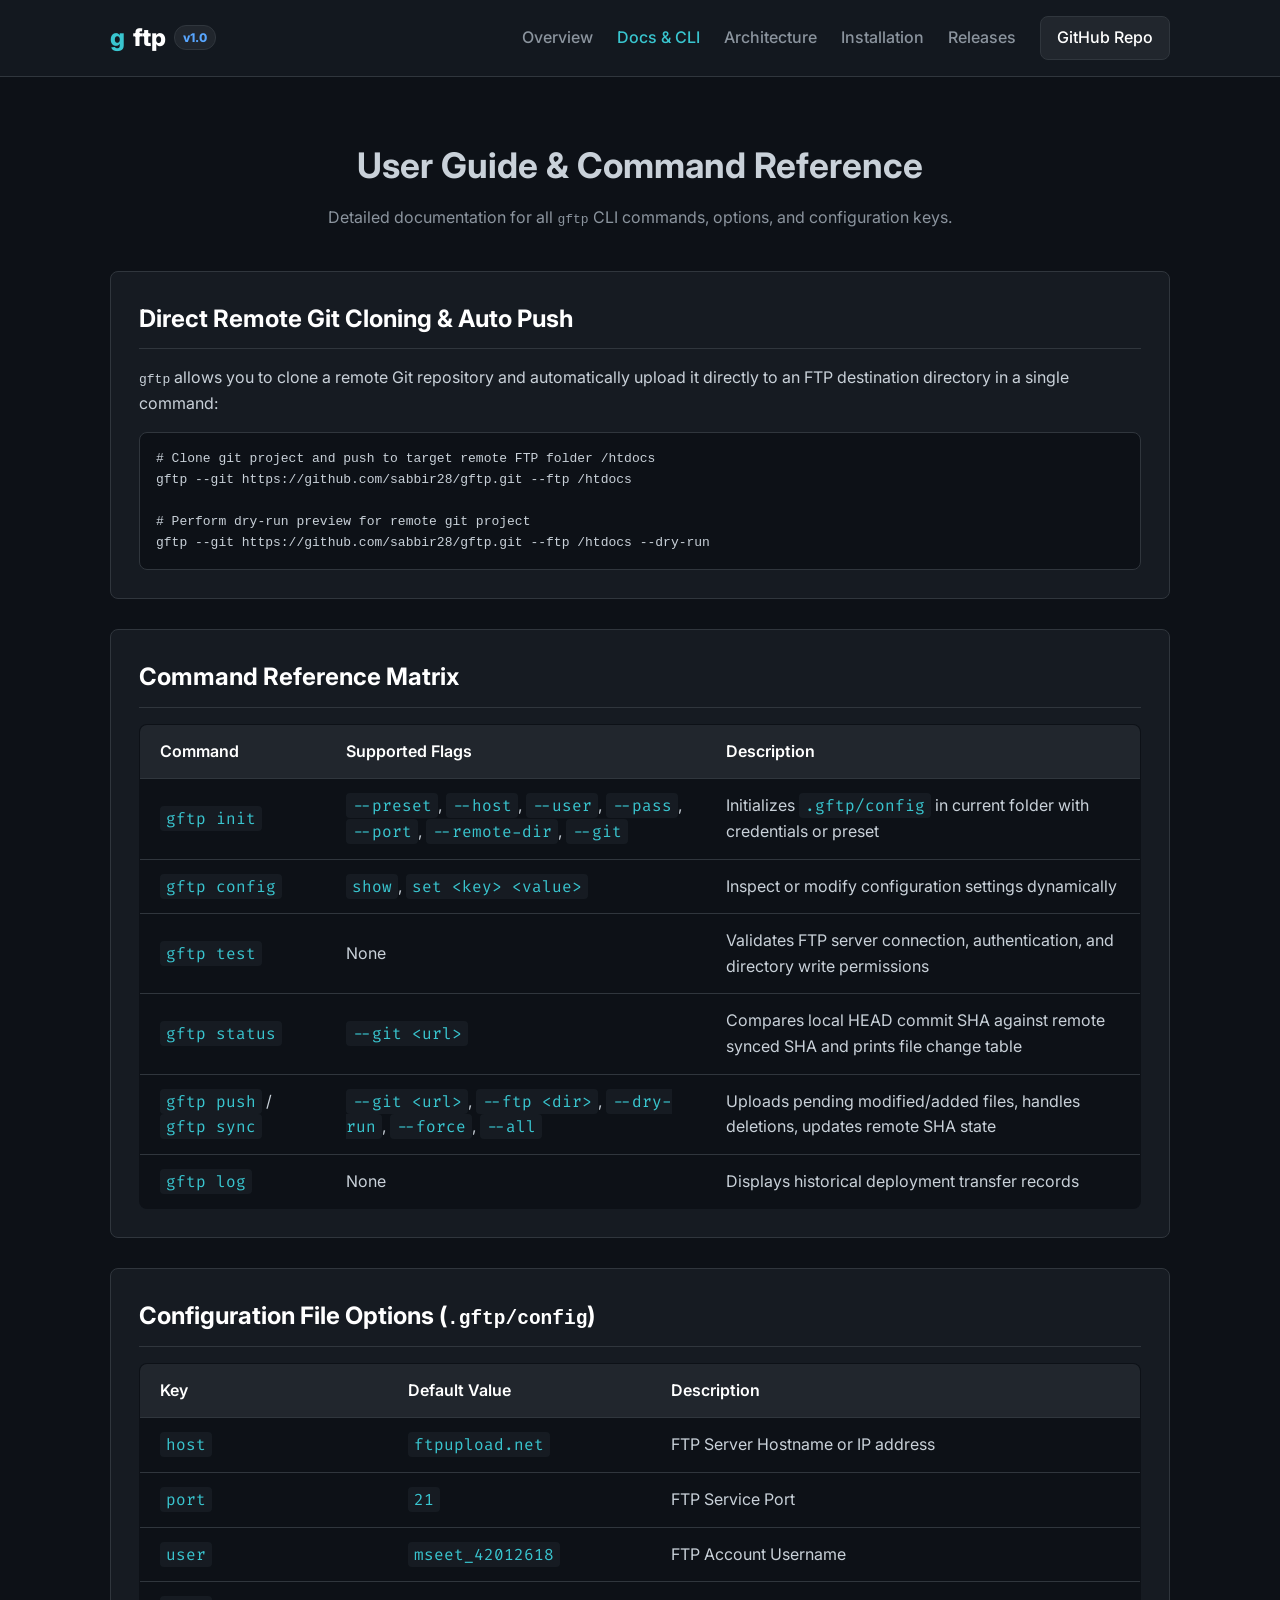
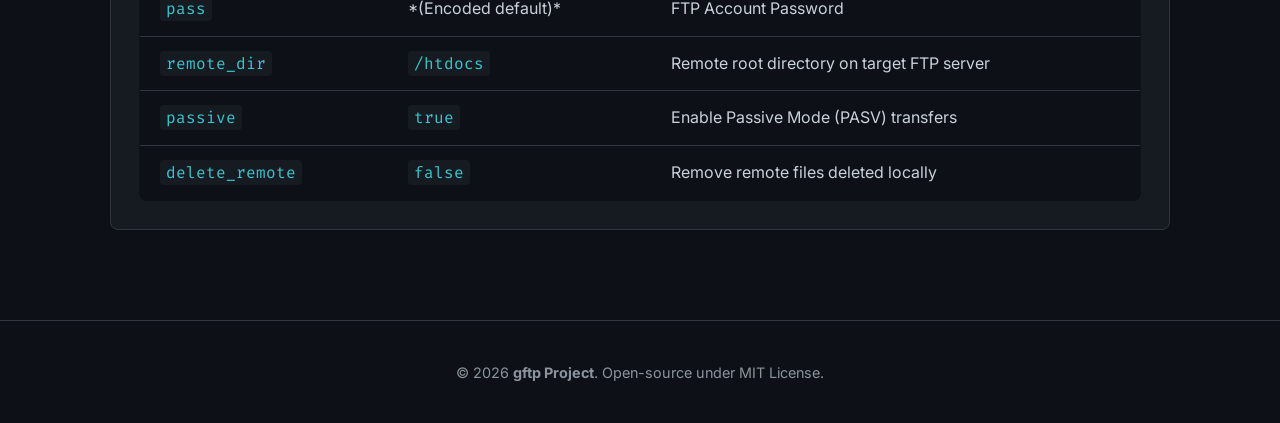
==== docs/docs.html @ 2b5305d5 "Add gftp --git <url> direct clone/sync feature & SVG vector icon multi-page docs" ====
<!DOCTYPE html>
<html lang="en">

<head>
    <meta charset="UTF-8">
    <meta name="viewport" content="width=device-width, initial-scale=1.0">
    <title>gftp - User Guide & CLI Reference</title>
    <link rel="preconnect" href="https://fonts.googleapis.com">
    <link rel="preconnect" href="https://fonts.gstatic.com" crossorigin>
    <link
        href="https://fonts.googleapis.com/css2?family=Fira+Code:wght@400;600&family=Inter:wght@300;400;600;700;800&display=swap"
        rel="stylesheet">
    <link rel="stylesheet" href="style.css">
</head>

<body>

    <header class="navbar">
        <div class="container nav-container">
            <a href="index.html" class="brand"><span class="brand-accent">g</span>ftp <span
                    class="badge">v1.0</span></a>
            <nav class="nav-links">
                <a href="index.html">Overview</a>
                <a href="docs.html" class="active">Docs & CLI</a>
                <a href="architecture.html">Architecture</a>
                <a href="install.html">Installation</a>
                <a href="releases.html">Releases</a>
                <a href="https://github.com/sabbir28/gftp" target="_blank" class="github-btn">GitHub Repo</a>
            </nav>
        </div>
    </header>

    <section class="section">
        <div class="container">
            <h1 class="section-title">User Guide & Command Reference</h1>
            <p class="section-subtitle">Detailed documentation for all <code>gftp</code> CLI commands, options, and
                configuration keys.</p>

            <div class="doc-card">
                <h2>Direct Remote Git Cloning & Auto Push</h2>
                <p><code>gftp</code> allows you to clone a remote Git repository and automatically upload it directly to
                    an FTP destination directory in a single command:</p>
                <div class="code-block">
                    <pre><code># Clone git project and push to target remote FTP folder /htdocs
gftp --git https://github.com/sabbir28/gftp.git --ftp /htdocs

# Perform dry-run preview for remote git project
gftp --git https://github.com/sabbir28/gftp.git --ftp /htdocs --dry-run</code></pre>
                </div>
            </div>

            <div class="doc-card">
                <h2>Command Reference Matrix</h2>
                <table class="cmd-table">
                    <thead>
                        <tr>
                            <th>Command</th>
                            <th>Supported Flags</th>
                            <th>Description</th>
                        </tr>
                    </thead>
                    <tbody>
                        <tr>
                            <td><code>gftp init</code></td>
                            <td><code>--preset</code>, <code>--host</code>, <code>--user</code>, <code>--pass</code>,
                                <code>--port</code>, <code>--remote-dir</code>, <code>--git</code></td>
                            <td>Initializes <code>.gftp/config</code> in current folder with credentials or preset</td>
                        </tr>
                        <tr>
                            <td><code>gftp config</code></td>
                            <td><code>show</code>, <code>set &lt;key&gt; &lt;value&gt;</code></td>
                            <td>Inspect or modify configuration settings dynamically</td>
                        </tr>
                        <tr>
                            <td><code>gftp test</code></td>
                            <td>None</td>
                            <td>Validates FTP server connection, authentication, and directory write permissions</td>
                        </tr>
                        <tr>
                            <td><code>gftp status</code></td>
                            <td><code>--git &lt;url&gt;</code></td>
                            <td>Compares local HEAD commit SHA against remote synced SHA and prints file change table
                            </td>
                        </tr>
                        <tr>
                            <td><code>gftp push</code> / <code>gftp sync</code></td>
                            <td><code>--git &lt;url&gt;</code>, <code>--ftp &lt;dir&gt;</code>, <code>--dry-run</code>,
                                <code>--force</code>, <code>--all</code></td>
                            <td>Uploads pending modified/added files, handles deletions, updates remote SHA state</td>
                        </tr>
                        <tr>
                            <td><code>gftp log</code></td>
                            <td>None</td>
                            <td>Displays historical deployment transfer records</td>
                        </tr>
                    </tbody>
                </table>
            </div>

            <div class="doc-card">
                <h2>Configuration File Options (<code>.gftp/config</code>)</h2>
                <table class="cmd-table">
                    <thead>
                        <tr>
                            <th>Key</th>
                            <th>Default Value</th>
                            <th>Description</th>
                        </tr>
                    </thead>
                    <tbody>
                        <tr>
                            <td><code>host</code></td>
                            <td><code>ftpupload.net</code></td>
                            <td>FTP Server Hostname or IP address</td>
                        </tr>
                        <tr>
                            <td><code>port</code></td>
                            <td><code>21</code></td>
                            <td>FTP Service Port</td>
                        </tr>
                        <tr>
                            <td><code>user</code></td>
                            <td><code>mseet_42012618</code></td>
                            <td>FTP Account Username</td>
                        </tr>
                        <tr>
                            <td><code>pass</code></td>
                            <td>*(Encoded default)*</td>
                            <td>FTP Account Password</td>
                        </tr>
                        <tr>
                            <td><code>remote_dir</code></td>
                            <td><code>/htdocs</code></td>
                            <td>Remote root directory on target FTP server</td>
                        </tr>
                        <tr>
                            <td><code>passive</code></td>
                            <td><code>true</code></td>
                            <td>Enable Passive Mode (PASV) transfers</td>
                        </tr>
                        <tr>
                            <td><code>delete_remote</code></td>
                            <td><code>false</code></td>
                            <td>Remove remote files deleted locally</td>
                        </tr>
                    </tbody>
                </table>
            </div>
        </div>
    </section>

    <footer class="footer">
        <div class="container footer-content">
            <p>&copy; 2026 <strong>gftp Project</strong>. Open-source under MIT License.</p>
        </div>
    </footer>
</body>

</html>
---- docs/style.css ----
:root {
    --bg-primary: #0d1117;
    --bg-secondary: #161b22;
    --bg-tertiary: #21262d;
    --text-main: #c9d1d9;
    --text-muted: #8b949e;
    --accent-blue: #58a6ff;
    --accent-cyan: #39c5cf;
    --accent-green: #3fb950;
    --accent-purple: #bc8cff;
    --accent-yellow: #d29922;
    --border: #30363d;
    --font-sans: 'Inter', -apple-system, BlinkMacSystemFont, sans-serif;
    --font-mono: 'Fira Code', monospace;
    --radius: 8px;
}

* {
    box-sizing: border-box;
    margin: 0;
    padding: 0;
}

body {
    background-color: var(--bg-primary);
    color: var(--text-main);
    font-family: var(--font-sans);
    line-height: 1.6;
    overflow-x: hidden;
}

.container {
    max-width: 1100px;
    margin: 0 auto;
    padding: 0 20px;
}

/* Navbar */
.navbar {
    background-color: rgba(22, 27, 34, 0.85);
    backdrop-filter: blur(12px);
    border-bottom: 1px solid var(--border);
    position: sticky;
    top: 0;
    z-index: 100;
    padding: 16px 0;
}

.nav-container {
    display: flex;
    justify-content: space-between;
    align-items: center;
}

.brand {
    font-size: 1.5rem;
    font-weight: 800;
    color: #fff;
    text-decoration: none;
    display: flex;
    align-items: center;
    gap: 8px;
}

.brand-accent {
    color: var(--accent-cyan);
}

.badge {
    font-size: 0.75rem;
    background-color: var(--bg-tertiary);
    color: var(--accent-blue);
    padding: 2px 8px;
    border-radius: 12px;
    border: 1px solid var(--border);
}

.nav-links {
    display: flex;
    align-items: center;
    gap: 24px;
}

.nav-links a {
    color: var(--text-muted);
    text-decoration: none;
    font-weight: 500;
    transition: color 0.2s;
}

.nav-links a:hover,
.nav-links a.active {
    color: var(--accent-cyan);
}

.github-btn {
    display: flex;
    align-items: center;
    gap: 8px;
    background-color: var(--bg-tertiary);
    color: #fff !important;
    padding: 8px 16px;
    border-radius: var(--radius);
    border: 1px solid var(--border);
    transition: all 0.2s;
}

.github-btn:hover {
    background-color: #30363d;
    border-color: #8b949e;
}

/* Hero Section */
.hero {
    padding: 70px 0 50px;
    text-align: center;
}

.hero-title {
    font-size: 3rem;
    font-weight: 800;
    line-height: 1.2;
    margin-bottom: 20px;
}

.gradient-text {
    background: linear-gradient(135deg, var(--accent-cyan), var(--accent-purple));
    -webkit-background-clip: text;
    -webkit-text-fill-color: transparent;
}

.hero-subtitle {
    font-size: 1.2rem;
    color: var(--text-muted);
    max-width: 750px;
    margin: 0 auto 24px;
}

.hero-code-banner {
    display: inline-block;
    background: var(--bg-tertiary);
    border: 1px solid var(--border);
    padding: 12px 24px;
    border-radius: var(--radius);
    margin-bottom: 28px;
    font-family: var(--font-mono);
    color: var(--accent-cyan);
    font-size: 1rem;
}

.hero-actions {
    display: flex;
    justify-content: center;
    gap: 16px;
    margin-bottom: 40px;
}

.btn {
    padding: 12px 28px;
    font-size: 1rem;
    font-weight: 600;
    border-radius: var(--radius);
    text-decoration: none;
    transition: all 0.2s;
    display: inline-block;
}

.btn-primary {
    background-color: #238636;
    color: #fff;
}

.btn-primary:hover {
    background-color: #2ea043;
    box-shadow: 0 0 15px rgba(46, 160, 67, 0.4);
}

.btn-secondary {
    background-color: var(--bg-tertiary);
    color: var(--text-main);
    border: 1px solid var(--border);
}

.btn-secondary:hover {
    background-color: #30363d;
}

/* Terminal Showcase */
.terminal-window {
    max-width: 800px;
    margin: 0 auto;
    background-color: #0d1117;
    border-radius: 10px;
    border: 1px solid var(--border);
    box-shadow: 0 20px 40px rgba(0, 0, 0, 0.6);
    overflow: hidden;
    text-align: left;
}

.terminal-header {
    background-color: var(--bg-secondary);
    padding: 10px 16px;
    display: flex;
    align-items: center;
    gap: 8px;
    border-bottom: 1px solid var(--border);
}

.dot {
    width: 12px;
    height: 12px;
    border-radius: 50%;
}

.dot.red {
    background-color: #ff5f56;
}

.dot.yellow {
    background-color: #ffbd2e;
}

.dot.green {
    background-color: #27c93f;
}

.terminal-title {
    font-family: var(--font-mono);
    font-size: 0.85rem;
    color: var(--text-muted);
    margin-left: auto;
}

.terminal-body {
    padding: 20px;
    font-family: var(--font-mono);
    font-size: 0.9rem;
    color: #e6edf3;
    overflow-x: auto;
}

.cyan {
    color: var(--accent-cyan);
}

.blue {
    color: var(--accent-blue);
}

.green {
    color: var(--accent-green);
}

.yellow {
    color: var(--accent-yellow);
}

.gray {
    color: var(--text-muted);
}

.bold {
    font-weight: bold;
}

/* Features & Pages Grid */
.section {
    padding: 60px 0;
}

.bg-alt {
    background-color: var(--bg-secondary);
    border-top: 1px solid var(--border);
    border-bottom: 1px solid var(--border);
}

.section-title {
    font-size: 2.2rem;
    font-weight: 700;
    text-align: center;
    margin-bottom: 12px;
}

.section-subtitle {
    text-align: center;
    color: var(--text-muted);
    margin-bottom: 40px;
}

.features-grid,
.pages-grid {
    display: grid;
    grid-template-columns: repeat(auto-fit, minmax(300px, 1fr));
    gap: 24px;
}

.feature-card,
.page-card,
.doc-card {
    background-color: var(--bg-secondary);
    border: 1px solid var(--border);
    border-radius: var(--radius);
    padding: 28px;
    transition: transform 0.2s, border-color 0.2s;
    text-decoration: none;
    color: var(--text-main);
}

.page-card:hover,
.feature-card:hover {
    transform: translateY(-4px);
    border-color: var(--accent-cyan);
}

.feature-icon,
.page-card-icon {
    width: 44px;
    height: 44px;
    background-color: var(--bg-tertiary);
    border-radius: 8px;
    display: flex;
    align-items: center;
    justify-content: center;
    color: var(--accent-cyan);
    margin-bottom: 16px;
    border: 1px solid var(--border);
}

.feature-card h3,
.page-card h3 {
    font-size: 1.25rem;
    margin-bottom: 10px;
    color: #fff;
}

.feature-card p,
.page-card p {
    color: var(--text-muted);
    font-size: 0.95rem;
}

.doc-card {
    margin-bottom: 30px;
}

.doc-card h2 {
    margin-bottom: 16px;
    color: #fff;
    border-bottom: 1px solid var(--border);
    padding-bottom: 10px;
}

.code-block {
    position: relative;
    background-color: var(--bg-primary);
    border: 1px solid var(--border);
    border-radius: var(--radius);
    padding: 16px;
    margin-top: 16px;
    font-family: var(--font-mono);
}

/* Table */
.cmd-table {
    width: 100%;
    border-collapse: collapse;
    margin-top: 16px;
    background-color: var(--bg-primary);
    border-radius: var(--radius);
    overflow: hidden;
    border: 1px solid var(--border);
}

.cmd-table th,
.cmd-table td {
    padding: 14px 20px;
    text-align: left;
    border-bottom: 1px solid var(--border);
}

.cmd-table th {
    background-color: var(--bg-tertiary);
    color: #fff;
    font-weight: 600;
}

.cmd-table td code {
    font-family: var(--font-mono);
    color: var(--accent-cyan);
    background: var(--bg-secondary);
    padding: 2px 6px;
    border-radius: 4px;
}

/* Footer */
.footer {
    border-top: 1px solid var(--border);
    padding: 40px 0;
    text-align: center;
    color: var(--text-muted);
    font-size: 0.9rem;
}

.footer a {
    color: var(--accent-blue);
    text-decoration: none;
}
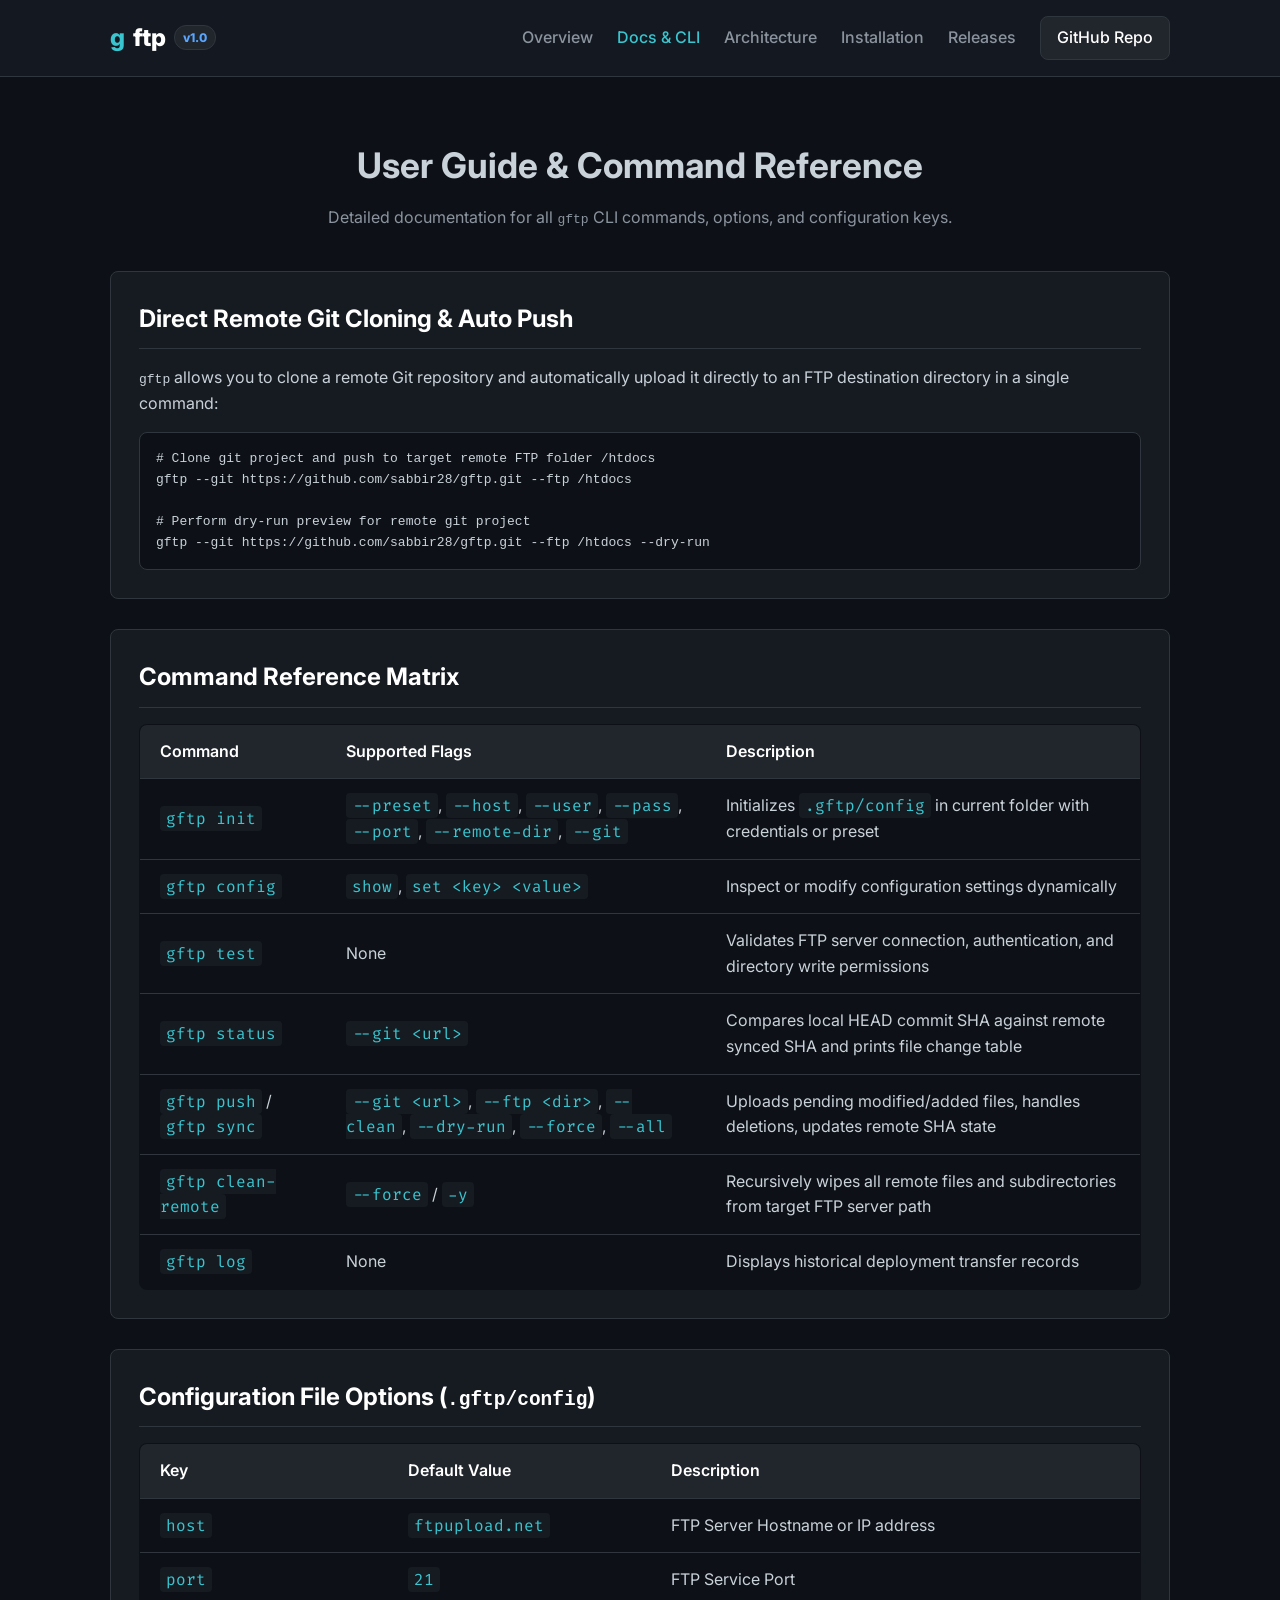
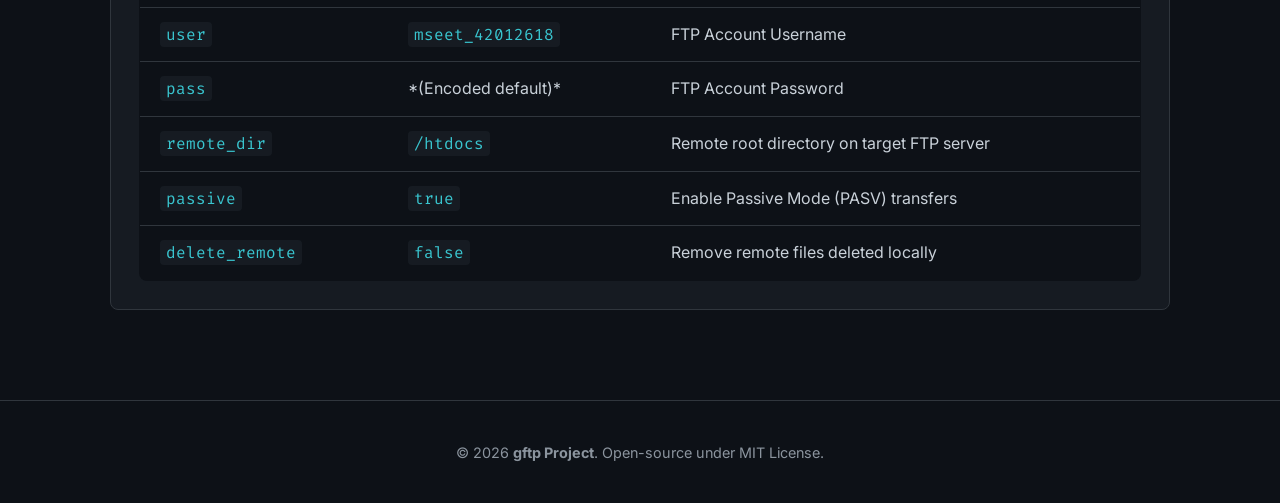
==== commit eb8b5de7: "Add gftp clean-remote feature & fix release.yml gh release create flags" ====
--- a/docs/docs.html
+++ b/docs/docs.html
@@ -63,7 +63,8 @@
                         <tr>
                             <td><code>gftp init</code></td>
                             <td><code>--preset</code>, <code>--host</code>, <code>--user</code>, <code>--pass</code>,
-                                <code>--port</code>, <code>--remote-dir</code>, <code>--git</code></td>
+                                <code>--port</code>, <code>--remote-dir</code>, <code>--git</code>
+                            </td>
                             <td>Initializes <code>.gftp/config</code> in current folder with credentials or preset</td>
                         </tr>
                         <tr>
@@ -84,9 +85,14 @@
                         </tr>
                         <tr>
                             <td><code>gftp push</code> / <code>gftp sync</code></td>
-                            <td><code>--git &lt;url&gt;</code>, <code>--ftp &lt;dir&gt;</code>, <code>--dry-run</code>,
-                                <code>--force</code>, <code>--all</code></td>
+                            <td><code>--git &lt;url&gt;</code>, <code>--ftp &lt;dir&gt;</code>, <code>--clean</code>,
+                                <code>--dry-run</code>, <code>--force</code>, <code>--all</code></td>
                             <td>Uploads pending modified/added files, handles deletions, updates remote SHA state</td>
+                        </tr>
+                        <tr>
+                            <td><code>gftp clean-remote</code></td>
+                            <td><code>--force</code> / <code>-y</code></td>
+                            <td>Recursively wipes all remote files and subdirectories from target FTP server path</td>
                         </tr>
                         <tr>
                             <td><code>gftp log</code></td>
--- a/docs/style.css
+++ b/docs/style.css
@@ -37,7 +37,7 @@
 
 /* Navbar */
 .navbar {
-    background-color: rgba(22, 27, 34, 0.85);
+    background-color: rgba(22, 27, 34, 0.95);
     backdrop-filter: blur(12px);
     border-bottom: 1px solid var(--border);
     position: sticky;
@@ -55,8 +55,8 @@
 .brand {
     font-size: 1.5rem;
     font-weight: 800;
-    color: #fff;
-    text-decoration: none;
+    color: #fff !important;
+    text-decoration: none !important;
     display: flex;
     align-items: center;
     gap: 8px;
@@ -83,14 +83,14 @@
 
 .nav-links a {
     color: var(--text-muted);
-    text-decoration: none;
+    text-decoration: none !important;
     font-weight: 500;
     transition: color 0.2s;
 }
 
 .nav-links a:hover,
 .nav-links a.active {
-    color: var(--accent-cyan);
+    color: var(--accent-cyan) !important;
 }
 
 .github-btn {
@@ -103,6 +103,7 @@
     border-radius: var(--radius);
     border: 1px solid var(--border);
     transition: all 0.2s;
+    text-decoration: none !important;
 }
 
 .github-btn:hover {
@@ -160,14 +161,14 @@
     font-size: 1rem;
     font-weight: 600;
     border-radius: var(--radius);
-    text-decoration: none;
+    text-decoration: none !important;
     transition: all 0.2s;
     display: inline-block;
 }
 
 .btn-primary {
     background-color: #238636;
-    color: #fff;
+    color: #fff !important;
 }
 
 .btn-primary:hover {
@@ -177,7 +178,7 @@
 
 .btn-secondary {
     background-color: var(--bg-tertiary);
-    color: var(--text-main);
+    color: var(--text-main) !important;
     border: 1px solid var(--border);
 }
 
@@ -295,19 +296,31 @@
 }
 
 .feature-card,
-.page-card,
 .doc-card {
     background-color: var(--bg-secondary);
     border: 1px solid var(--border);
     border-radius: var(--radius);
     padding: 28px;
     transition: transform 0.2s, border-color 0.2s;
-    text-decoration: none;
     color: var(--text-main);
 }
 
-.page-card:hover,
-.feature-card:hover {
+/* Reset Link Styles on page cards */
+a.page-card,
+a.page-card:visited,
+a.page-card:hover,
+a.page-card:active {
+    background-color: var(--bg-secondary);
+    border: 1px solid var(--border);
+    border-radius: var(--radius);
+    padding: 28px;
+    transition: transform 0.2s, border-color 0.2s;
+    text-decoration: none !important;
+    color: var(--text-main) !important;
+    display: block;
+}
+
+a.page-card:hover {
     transform: translateY(-4px);
     border-color: var(--accent-cyan);
 }
@@ -326,17 +339,28 @@
     border: 1px solid var(--border);
 }
 
+.feature-icon svg,
+.page-card-icon svg {
+    stroke: var(--accent-cyan) !important;
+    color: var(--accent-cyan) !important;
+    width: 24px;
+    height: 24px;
+    display: block;
+}
+
 .feature-card h3,
-.page-card h3 {
+a.page-card h3 {
     font-size: 1.25rem;
     margin-bottom: 10px;
-    color: #fff;
+    color: #ffffff !important;
+    text-decoration: none !important;
 }
 
 .feature-card p,
-.page-card p {
-    color: var(--text-muted);
+a.page-card p {
+    color: var(--text-muted) !important;
     font-size: 0.95rem;
+    text-decoration: none !important;
 }
 
 .doc-card {
@@ -358,6 +382,7 @@
     padding: 16px;
     margin-top: 16px;
     font-family: var(--font-mono);
+    overflow-x: auto;
 }
 
 /* Table */
